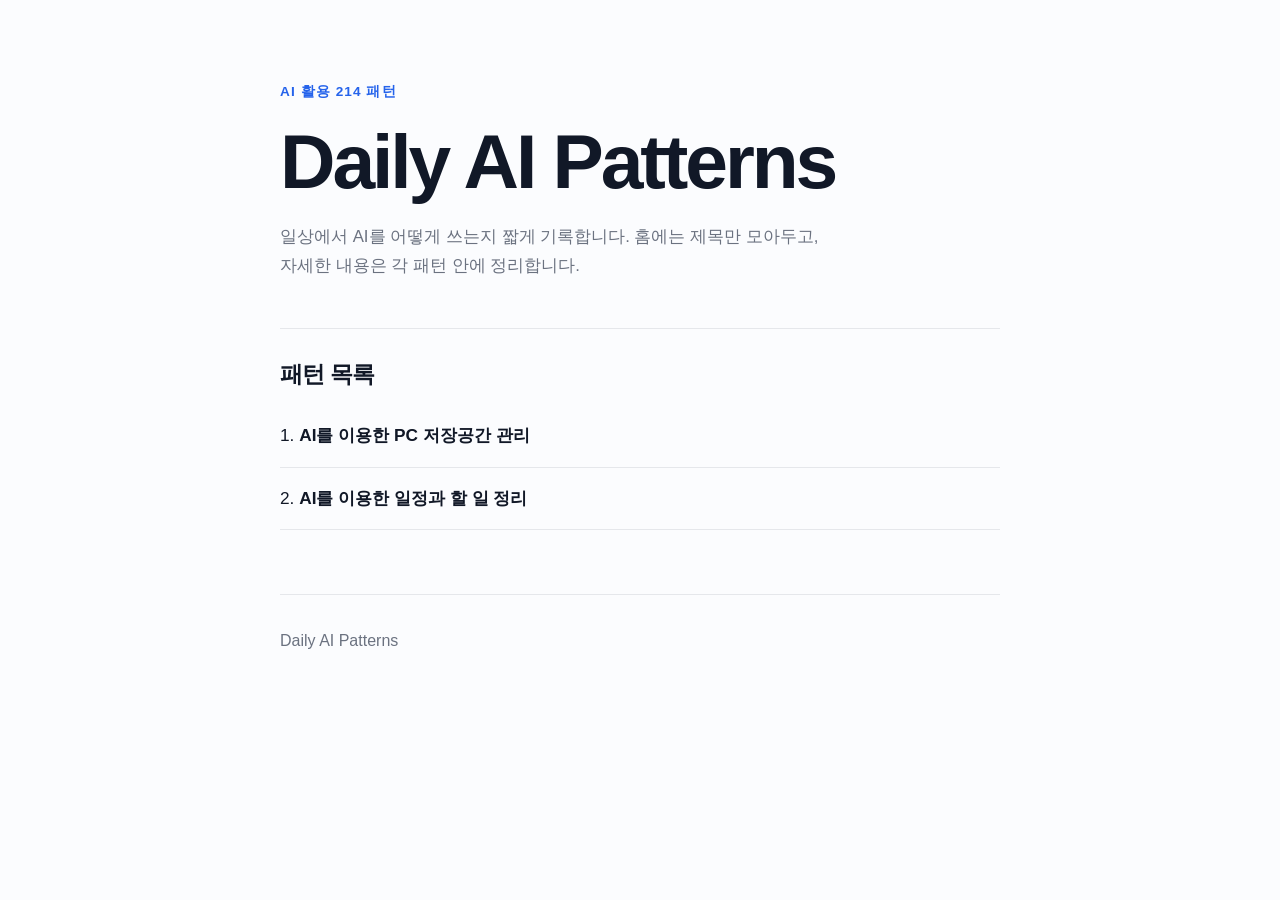
==== index.html @ 3e9960e5 "Add pattern 002 schedule management" ====
<!doctype html>
<html lang="ko">
<head>
  <meta charset="utf-8" />
  <meta name="viewport" content="width=device-width, initial-scale=1" />
  <title>Daily AI Patterns</title>
  <meta name="description" content="AI를 일상에 쓰는 짧은 패턴 모음." />
  <meta property="og:title" content="Daily AI Patterns" />
  <meta property="og:description" content="AI를 일상에 쓰는 짧은 패턴 모음" />
  <meta property="og:type" content="website" />
  <link rel="stylesheet" href="styles.css" />
</head>
<body>
  <main class="home">
    <header class="hero compact">
      <p class="eyebrow">AI 활용 214 패턴</p>
      <h1>Daily AI Patterns</h1>
      <p class="hero-copy">
        일상에서 AI를 어떻게 쓰는지 짧게 기록합니다.
        홈에는 제목만 모아두고, 자세한 내용은 각 패턴 안에 정리합니다.
      </p>
    </header>

    <section class="pattern-list" aria-label="패턴 목록">
      <h2>패턴 목록</h2>
      <ol>
        <li>
          <a href="patterns/001-storage.html">
            AI를 이용한 PC 저장공간 관리
          </a>
        </li>
        <li>
          <a href="patterns/002-schedule.html">
            AI를 이용한 일정과 할 일 정리
          </a>
        </li>
      </ol>
    </section>
  </main>

  <footer>
    <p>Daily AI Patterns</p>
  </footer>
</body>
</html>
---- styles.css ----
:root {
  --bg: #fbfcfe;
  --text: #111827;
  --muted: #6b7280;
  --line: #e5e7eb;
  --brand: #2563eb;
}

* { box-sizing: border-box; }

body {
  margin: 0;
  background: var(--bg);
  color: var(--text);
  font-family: -apple-system, BlinkMacSystemFont, "Segoe UI", "Noto Sans KR", sans-serif;
  line-height: 1.7;
}

a { color: inherit; }
a:hover { color: var(--brand); }

main {
  width: min(720px, calc(100% - 2rem));
  margin: 0 auto;
}

.home {
  padding: 5rem 0 4rem;
}

.hero.compact {
  margin-bottom: 3rem;
}

.eyebrow {
  margin: 0 0 0.75rem;
  color: var(--brand);
  font-size: 0.85rem;
  font-weight: 800;
  letter-spacing: 0.08em;
  text-transform: uppercase;
}

h1, h2 {
  letter-spacing: -0.04em;
  line-height: 1.2;
}

h1 {
  margin: 0 0 1rem;
  font-size: clamp(2.6rem, 8vw, 4.8rem);
}

h2 {
  margin: 0 0 1rem;
  font-size: 1.45rem;
}

p { margin: 0 0 1rem; }

.hero-copy {
  max-width: 560px;
  color: var(--muted);
  font-size: 1.05rem;
}

.pattern-list {
  border-top: 1px solid var(--line);
  padding-top: 2rem;
}

.pattern-list ol {
  list-style-position: inside;
  margin: 0;
  padding: 0;
}

.pattern-list li {
  padding: 1rem 0;
  border-bottom: 1px solid var(--line);
  font-size: 1.08rem;
}

.pattern-list a {
  text-decoration: none;
  font-weight: 700;
}

.article-page {
  padding: 2rem 0 5rem;
}

.back-nav {
  margin-bottom: 3rem;
  color: var(--muted);
}

.back-nav a {
  text-decoration: none;
  font-weight: 700;
}

.article h1 {
  font-size: clamp(2.1rem, 6vw, 3.8rem);
}

.article-date {
  margin-top: -0.25rem;
  color: var(--muted);
  font-size: 0.95rem;
}

.article section {
  margin-top: 2.2rem;
  padding-top: 2rem;
  border-top: 1px solid var(--line);
}

.article ul {
  margin: 0;
  padding-left: 1.2rem;
  color: var(--muted);
}

.article li + li {
  margin-top: 0.45rem;
}

footer {
  width: min(720px, calc(100% - 2rem));
  margin: 0 auto;
  padding: 2rem 0 3rem;
  color: var(--muted);
  border-top: 1px solid var(--line);
}

@media (max-width: 640px) {
  .home { padding-top: 3rem; }
}
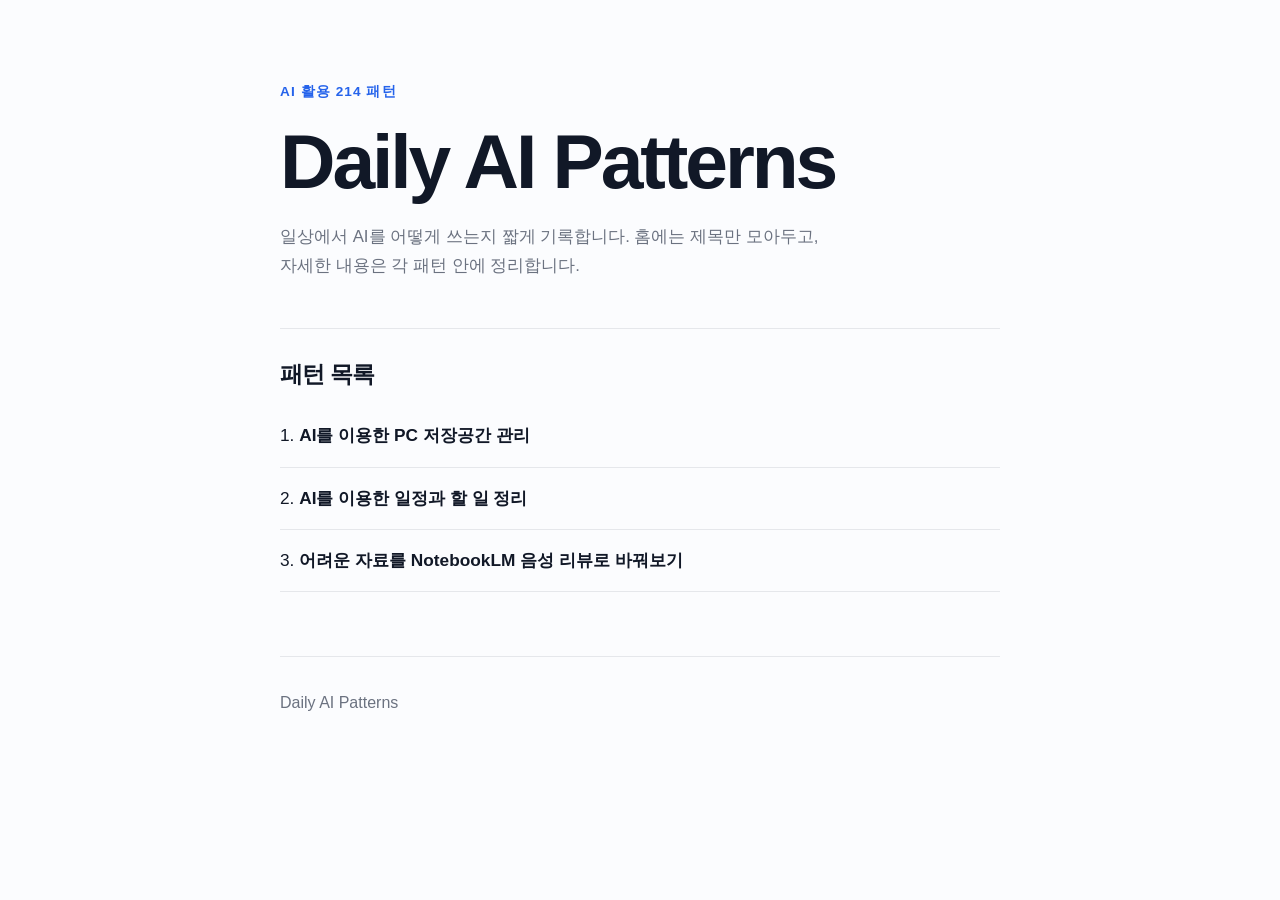
==== commit 57eeacbf: "Add NotebookLM review AI pattern" ====
--- a/index.html
+++ b/index.html
@@ -34,6 +34,11 @@
             AI를 이용한 일정과 할 일 정리
           </a>
         </li>
+        <li>
+          <a href="patterns/003-notebooklm-review.html">
+            어려운 자료를 NotebookLM 음성 리뷰로 바꿔보기
+          </a>
+        </li>
       </ol>
     </section>
   </main>
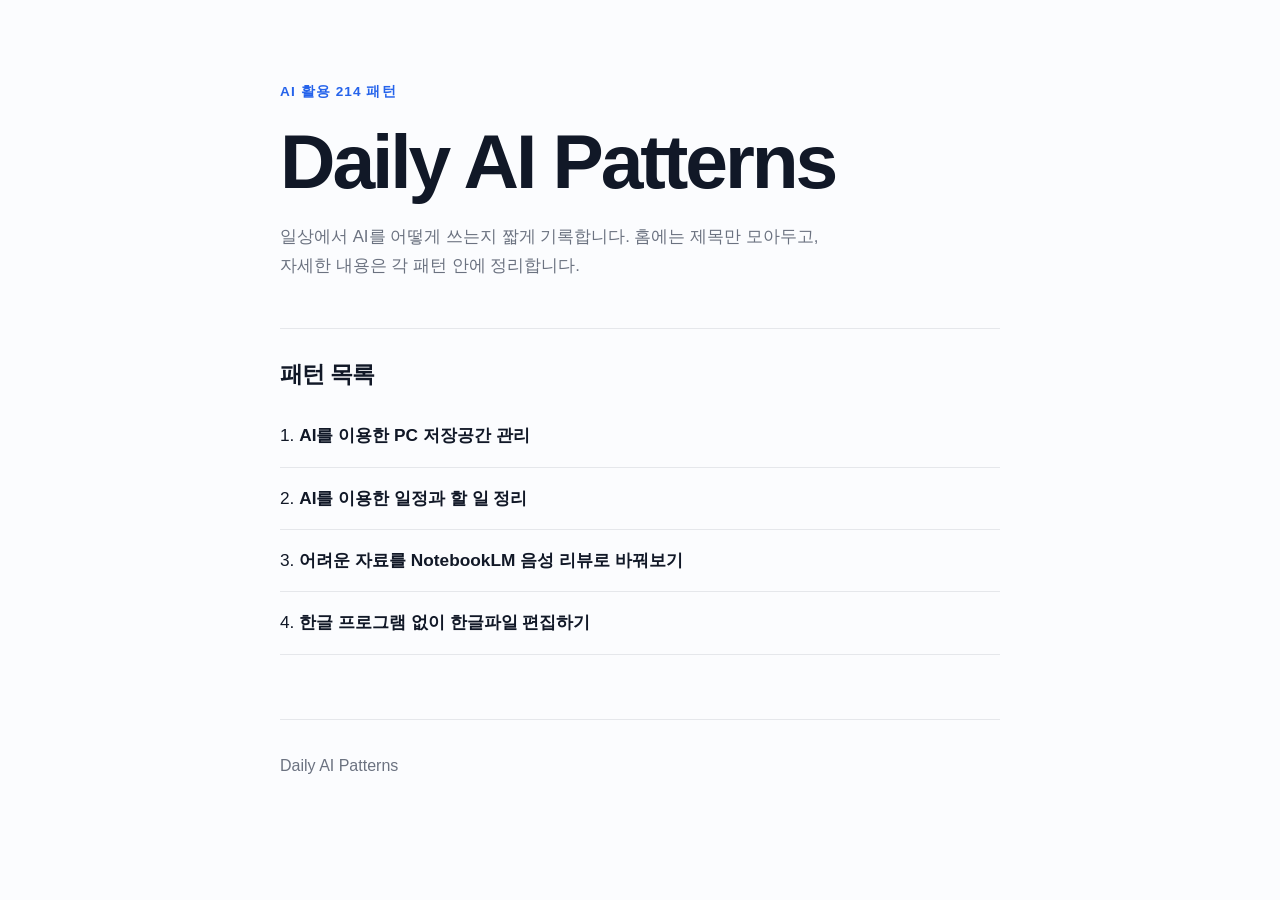
==== commit efcc3df0: "Add HWP editing AI pattern" ====
--- a/index.html
+++ b/index.html
@@ -39,6 +39,11 @@
             어려운 자료를 NotebookLM 음성 리뷰로 바꿔보기
           </a>
         </li>
+        <li>
+          <a href="patterns/004-hwp-without-hancom.html">
+            한글 프로그램 없이 한글파일 편집하기
+          </a>
+        </li>
       </ol>
     </section>
   </main>
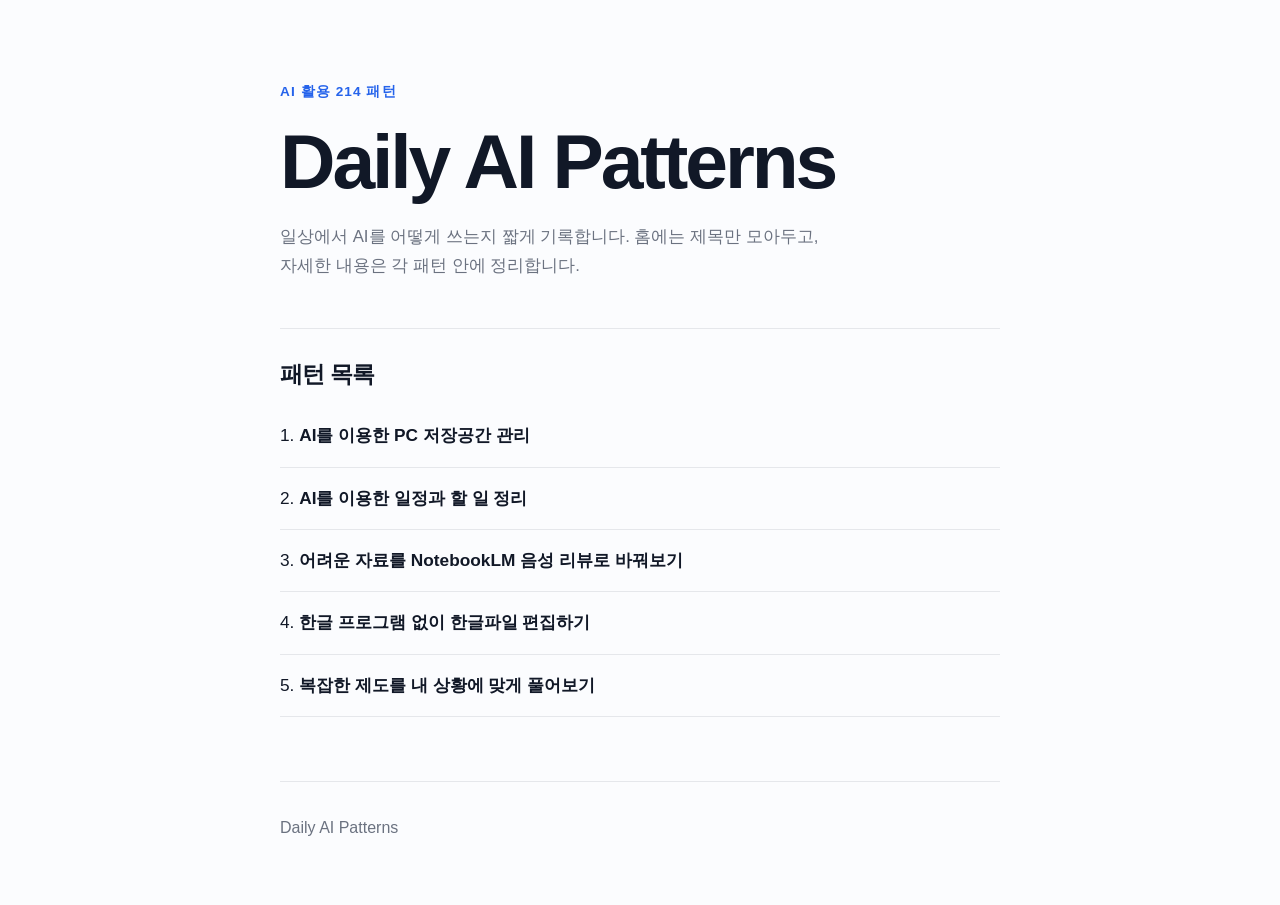
==== commit cd7b7dc6: "Add personalized policy AI pattern" ====
--- a/index.html
+++ b/index.html
@@ -44,6 +44,11 @@
             한글 프로그램 없이 한글파일 편집하기
           </a>
         </li>
+        <li>
+          <a href="patterns/005-personalized-policy.html">
+            복잡한 제도를 내 상황에 맞게 풀어보기
+          </a>
+        </li>
       </ol>
     </section>
   </main>
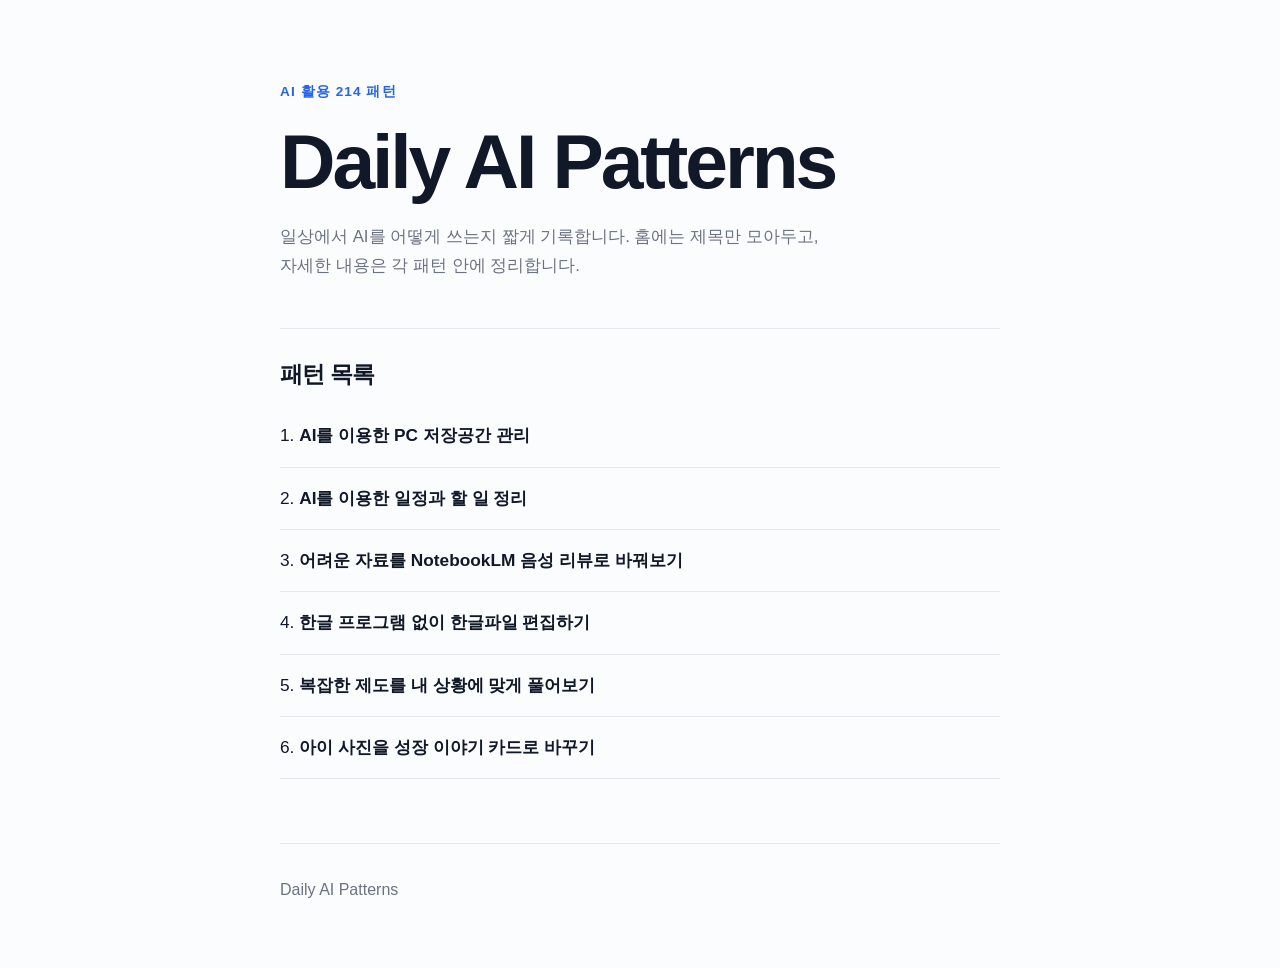
==== commit 30a3cedc: "Add child photo story card AI pattern" ====
--- a/index.html
+++ b/index.html
@@ -49,6 +49,11 @@
             복잡한 제도를 내 상황에 맞게 풀어보기
           </a>
         </li>
+        <li>
+          <a href="patterns/006-child-photo-story-cards.html">
+            아이 사진을 성장 이야기 카드로 바꾸기
+          </a>
+        </li>
       </ol>
     </section>
   </main>
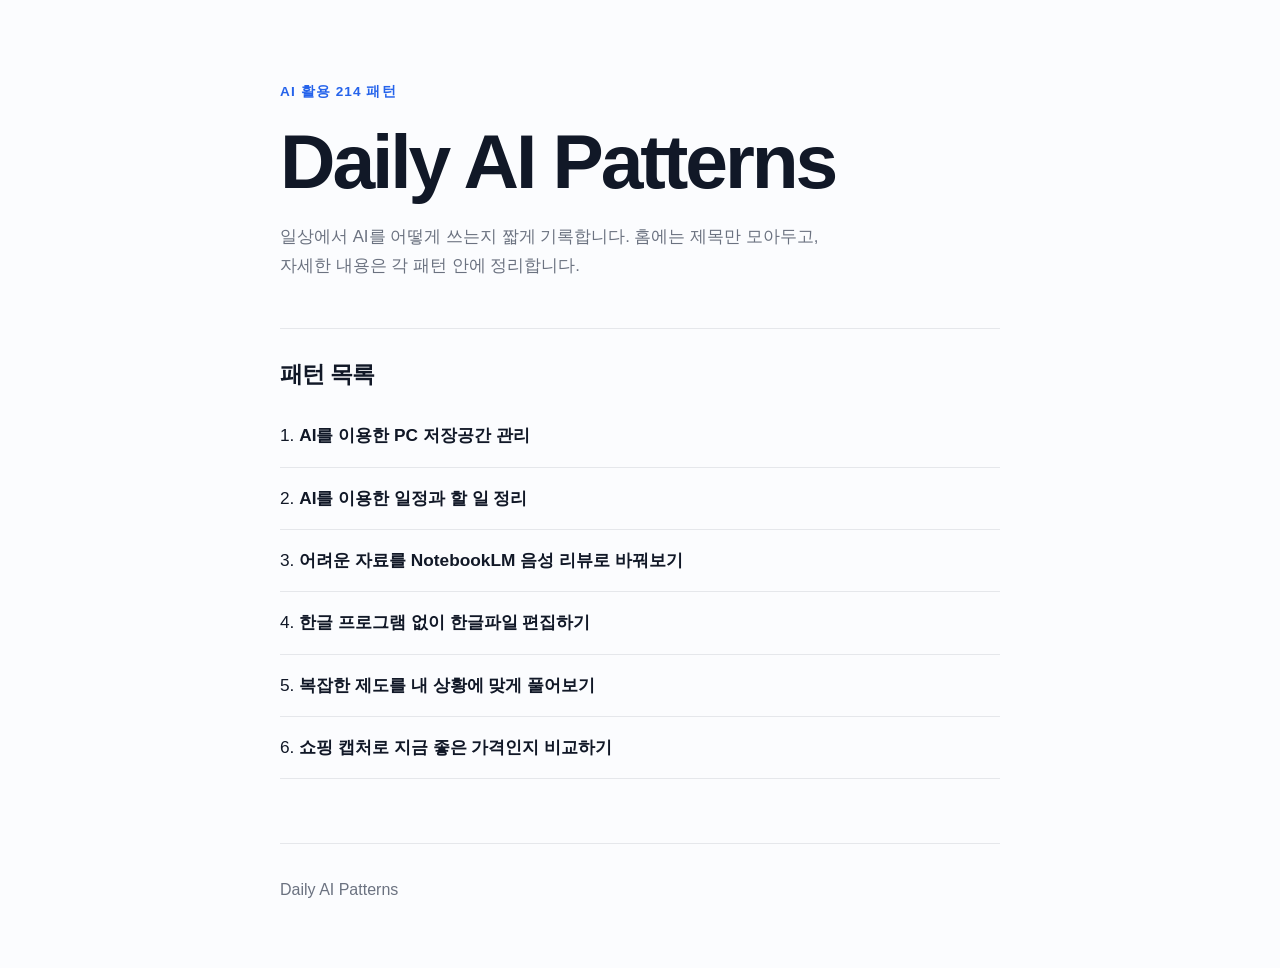
==== commit cc24dbd5: "Replace pattern 006 with shopping price check" ====
--- a/index.html
+++ b/index.html
@@ -50,8 +50,8 @@
           </a>
         </li>
         <li>
-          <a href="patterns/006-child-photo-story-cards.html">
-            아이 사진을 성장 이야기 카드로 바꾸기
+          <a href="patterns/006-shopping-screenshot-price-check.html">
+            쇼핑 캡처로 지금 좋은 가격인지 비교하기
           </a>
         </li>
       </ol>
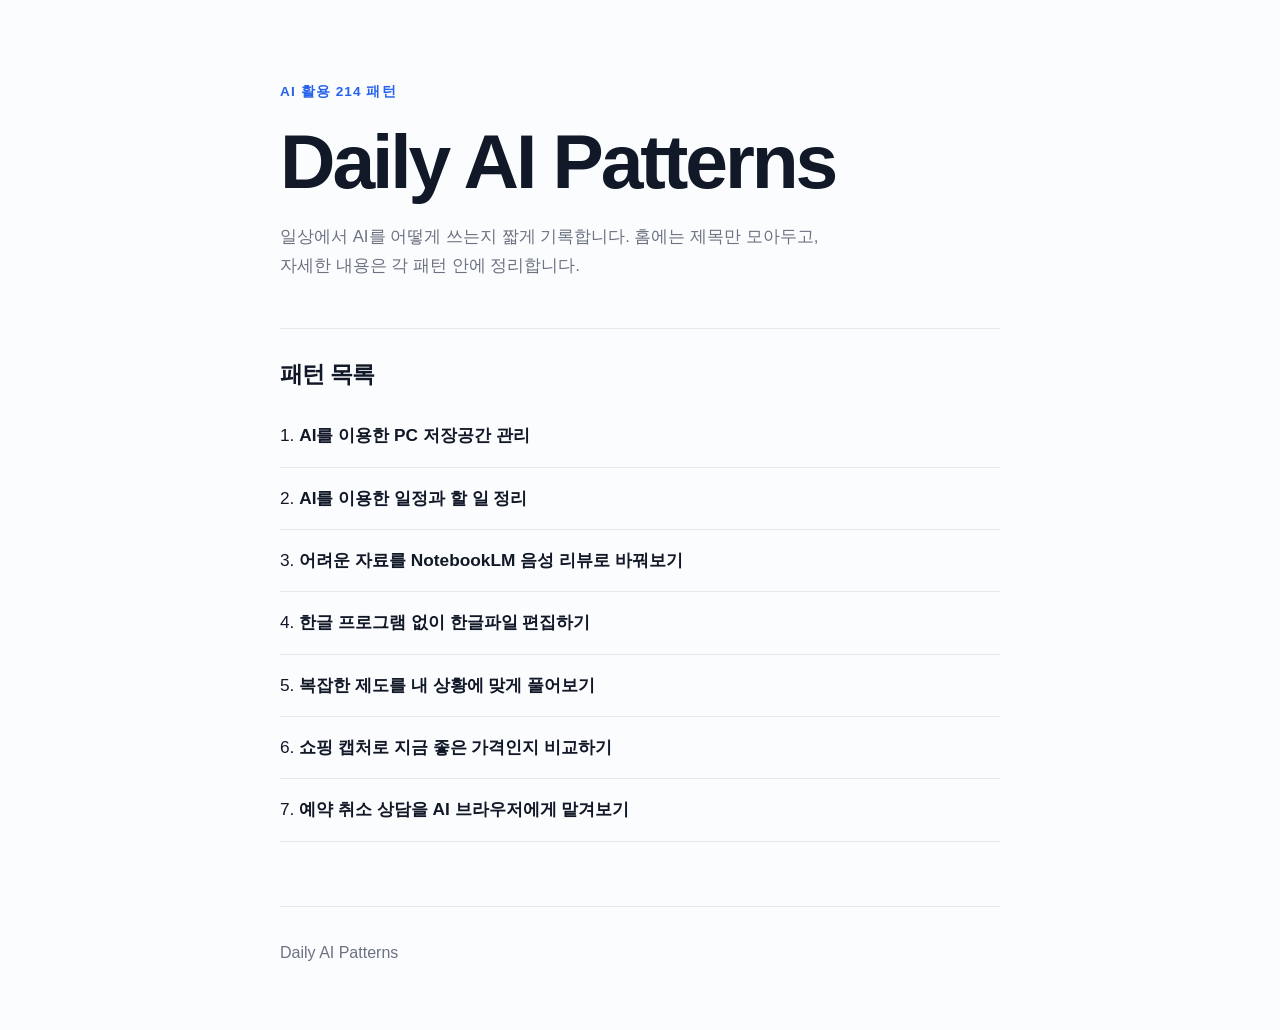
==== commit 1ef70860: "Add AI browser hotel cancellation pattern" ====
--- a/index.html
+++ b/index.html
@@ -54,6 +54,11 @@
             쇼핑 캡처로 지금 좋은 가격인지 비교하기
           </a>
         </li>
+        <li>
+          <a href="patterns/007-ai-browser-hotel-cancel.html">
+            예약 취소 상담을 AI 브라우저에게 맡겨보기
+          </a>
+        </li>
       </ol>
     </section>
   </main>
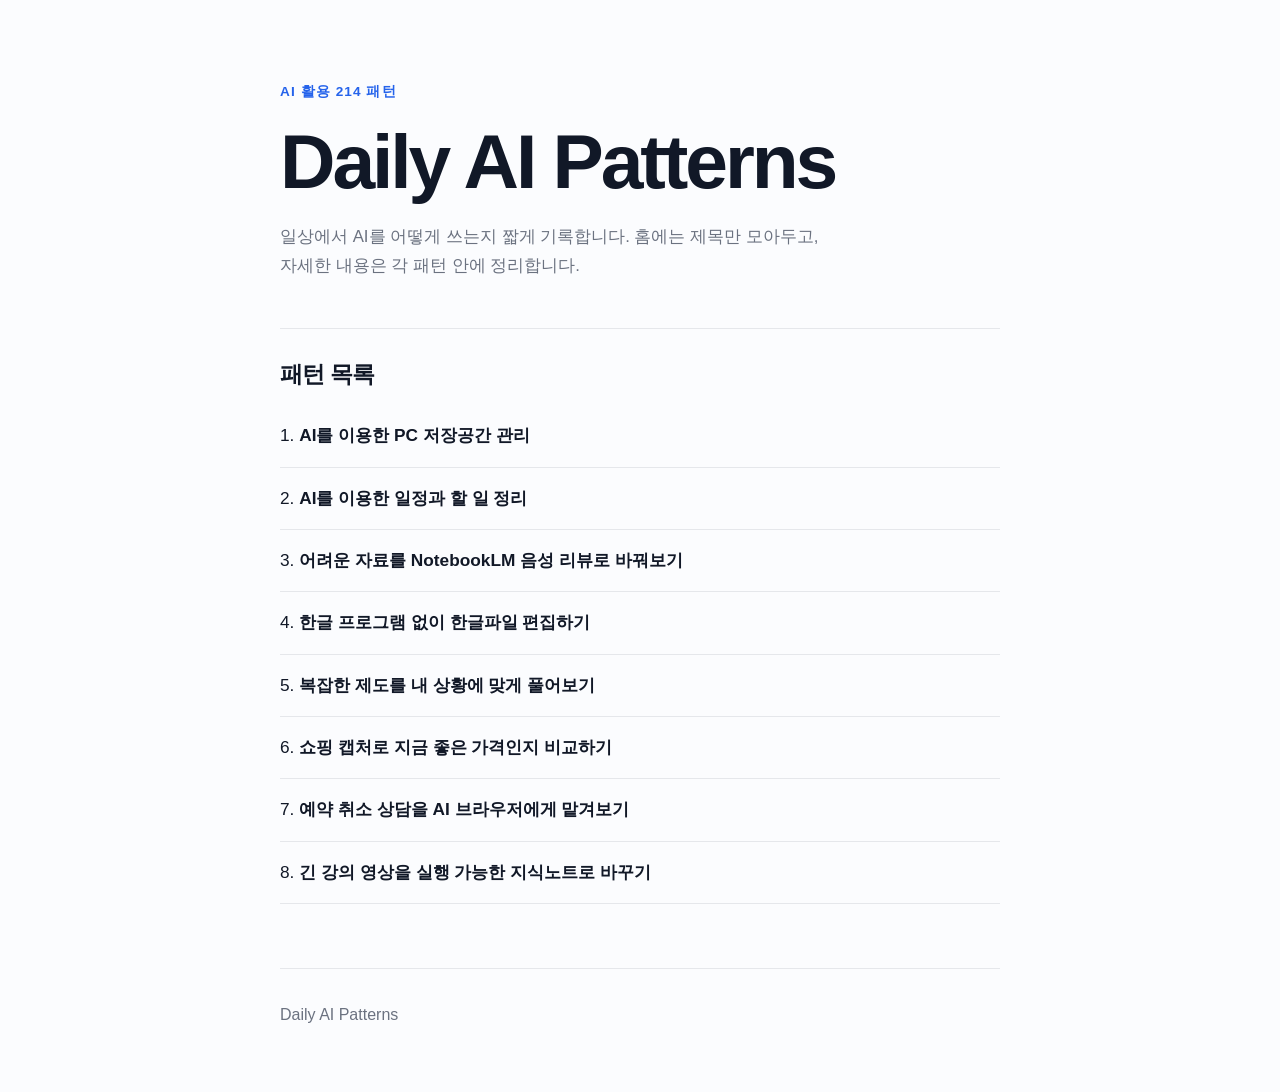
==== commit 0fa7cd20: "Add video to knowledge note AI pattern" ====
--- a/index.html
+++ b/index.html
@@ -59,6 +59,11 @@
             예약 취소 상담을 AI 브라우저에게 맡겨보기
           </a>
         </li>
+        <li>
+          <a href="patterns/008-video-to-actionable-knowledge-note.html">
+            긴 강의 영상을 실행 가능한 지식노트로 바꾸기
+          </a>
+        </li>
       </ol>
     </section>
   </main>
